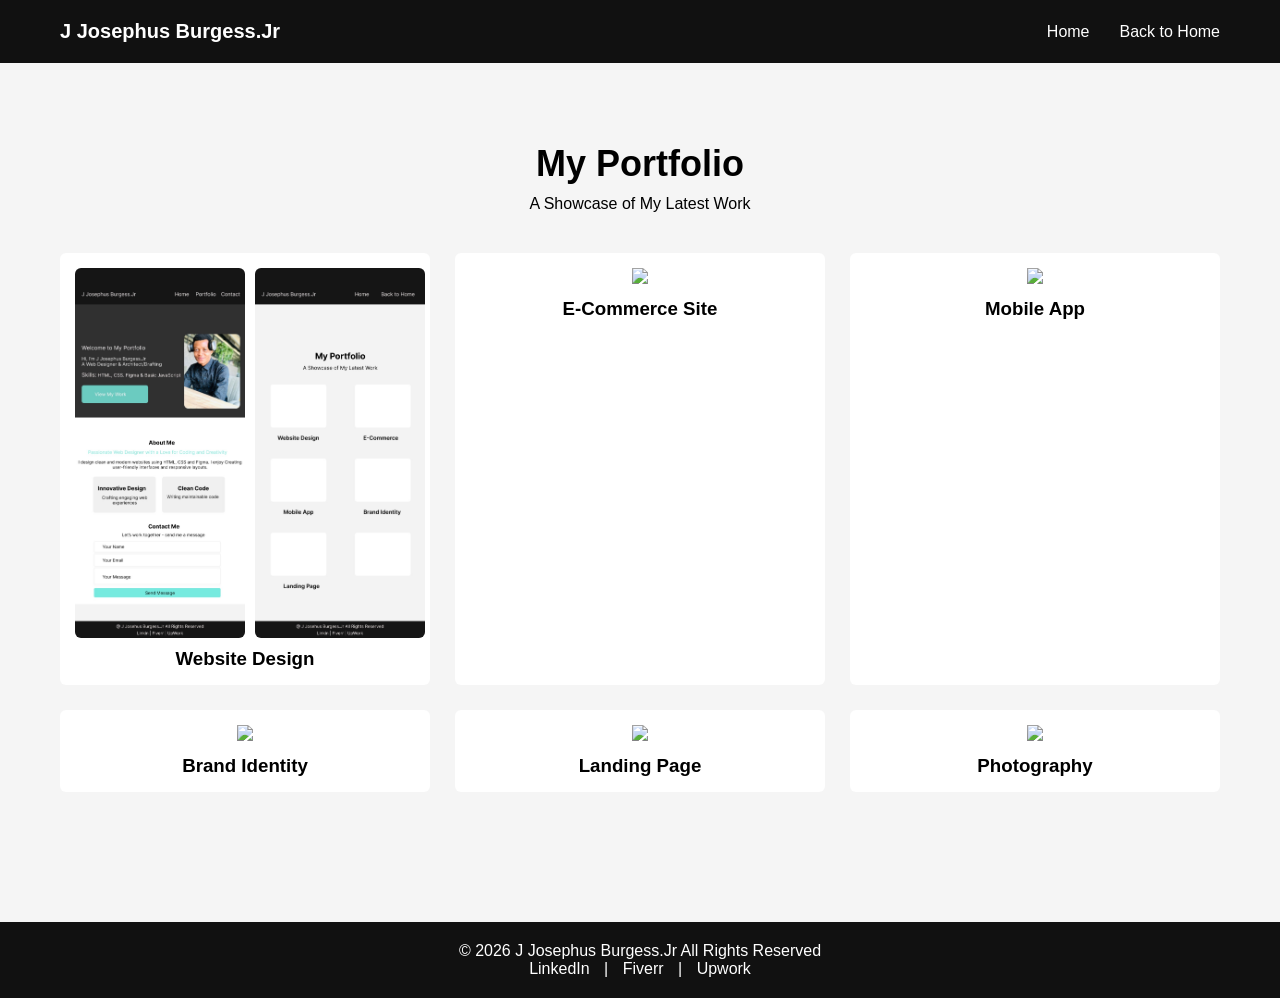
==== portfolio.html @ 6a7e1446 "Initial commit" ====
<!DOCTYPE html>
<html lang="en">
<head>
<meta charset="UTF-8">
<meta name="viewport" content="width=device-width, initial-scale=1.0">
<title>My Portfolio</title>
<link rel="stylesheet" href="style.css">
</head>
<body>

<nav class="navbar">
<div class="logo">J Josephus Burgess.Jr</div>
<ul>
<li><a href="index.html">Home</a></li>
<li><a href="index.html">Back to Home</a></li>
</ul>
</nav>

<section class="portfolio-page">
<h1>My Portfolio</h1>
<p>A Showcase of My Latest Work</p>
<div class="portfolio-grid">

<div class="portfolio-item">
  <div class="two-images">
    <img src="images/01.jpeg" alt="">
    <img src="images/02.jpeg" alt="">
  </div>
  <h3>Website Design</h3>
</div>

<div class="portfolio-item">
<img src="p2.jpg">
<h3>E-Commerce Site</h3>
</div>

<div class="portfolio-item">
<img src="p3.jpg">
<h3>Mobile App</h3>
</div>

<div class="portfolio-item">
<img src="p4.jpg">
<h3>Brand Identity</h3>
</div>

<div class="portfolio-item">
<img src="p5.jpg">
<h3>Landing Page</h3>
</div>

<div class="portfolio-item">
<img src="p6.jpg">
<h3>Photography</h3>
</div>

</div>
</section>

<footer>
<p>© 2026 J Josephus Burgess.Jr All Rights Reserved</p>
<div class="social">
      <a href="#">LinkedIn</a> | <a href="#">Fiverr</a> | <a href="#">Upwork</a>
    </div>
</footer>

</body>
</html>
---- style.css ----
*{
margin:0;
padding:0;
box-sizing:border-box;
font-family:Arial, Helvetica, sans-serif;
}

body{
background:#f5f5f5;
}

/* NAVBAR */

.navbar{
display:flex;
justify-content:space-between;
align-items:center;
padding:20px 60px;
background:#111;
color:white;
}

.navbar ul{
display:flex;
list-style:none;
gap:30px;
}

.navbar a{
color:white;
text-decoration:none;
}

.logo{
font-size:20px;
font-weight:bold;
}

/* HERO */

.hero{
display:flex;
align-items:center;
justify-content:space-between;
padding:80px 60px;
background:#1a1a1a;
color:white;
}

.hero-text{
max-width:500px;
}

.hero-text h1{
font-size:40px;
margin-bottom:20px;
}

.hero-text p{
margin-bottom:20px;
}

.btn{
display:inline-block;
background:#1abc9c;
color:white;
padding:12px 25px;
text-decoration:none;
border-radius:4px;
}

.hero-img img{
width:350px;
border-radius:10px;
}

/* ABOUT */

.about{
padding:80px 60px;
text-align:center;
background:white;
}

.about h2{
font-size:32px;
margin-bottom:20px;
}

.highlight{
color:#1abc9c;
font-weight:bold;
margin-bottom:20px;
}

.about-boxes{
display:flex;
justify-content:center;
gap:20px;
margin-top:30px;
}

.box{
background:#f3f3f3;
padding:25px;
width:250px;
border-radius:6px;
}

/* PORTFOLIO PAGE */

.portfolio-page{
padding:80px 60px;
text-align:center;
}

.portfolio-page h1{
font-size:36px;
margin-bottom:10px;
}

.portfolio-grid{
display:grid;
grid-template-columns:repeat(3,1fr);
gap:25px;
margin-top:40px;
}

.portfolio-item{
background:white;
padding:15px;
border-radius:6px;
}

.two-images{
display:flex;
gap:10px;
}

.two-images img{
width:50%;
border-radius:6px;
}

.portfolio-item h3{
margin-top:10px;
}

/* CONTACT SECTION */

.contact{
padding:80px 60px;
background:#ffffff;
text-align:center;
}

.contact h2{
font-size:32px;
margin-bottom:10px;
}

.contact p{
margin-bottom:30px;
color:#666;
}

/* FORM */

.contact-form{
max-width:600px;
margin:auto;
display:flex;
flex-direction:column;
gap:15px;
}

.contact-form input,
.contact-form textarea{
padding:15px;
border:1px solid #ddd;
border-radius:5px;
font-size:16px;
outline:none;
transition:0.3s;
}

.contact-form input:focus,
.contact-form textarea:focus{
border-color:#1abc9c;
}

.contact-form textarea{
height:150px;
resize:none;
}

/* BUTTON */

.contact-form button{
background:#1abc9c;
color:white;
border:none;
padding:15px;
font-size:16px;
border-radius:5px;
cursor:pointer;
transition:0.3s;
}

.contact-form button:hover{
background:#16a085;
}

/* FOOTER */

footer{
background:#111;
color:white;
text-align:center;
padding:20px;
margin-top:50px;
}

footer .social a {
  color: #fff;
  text-decoration: none;
  margin: 0 10px;
}

footer .social a:hover {
  color: #0077cc;
}
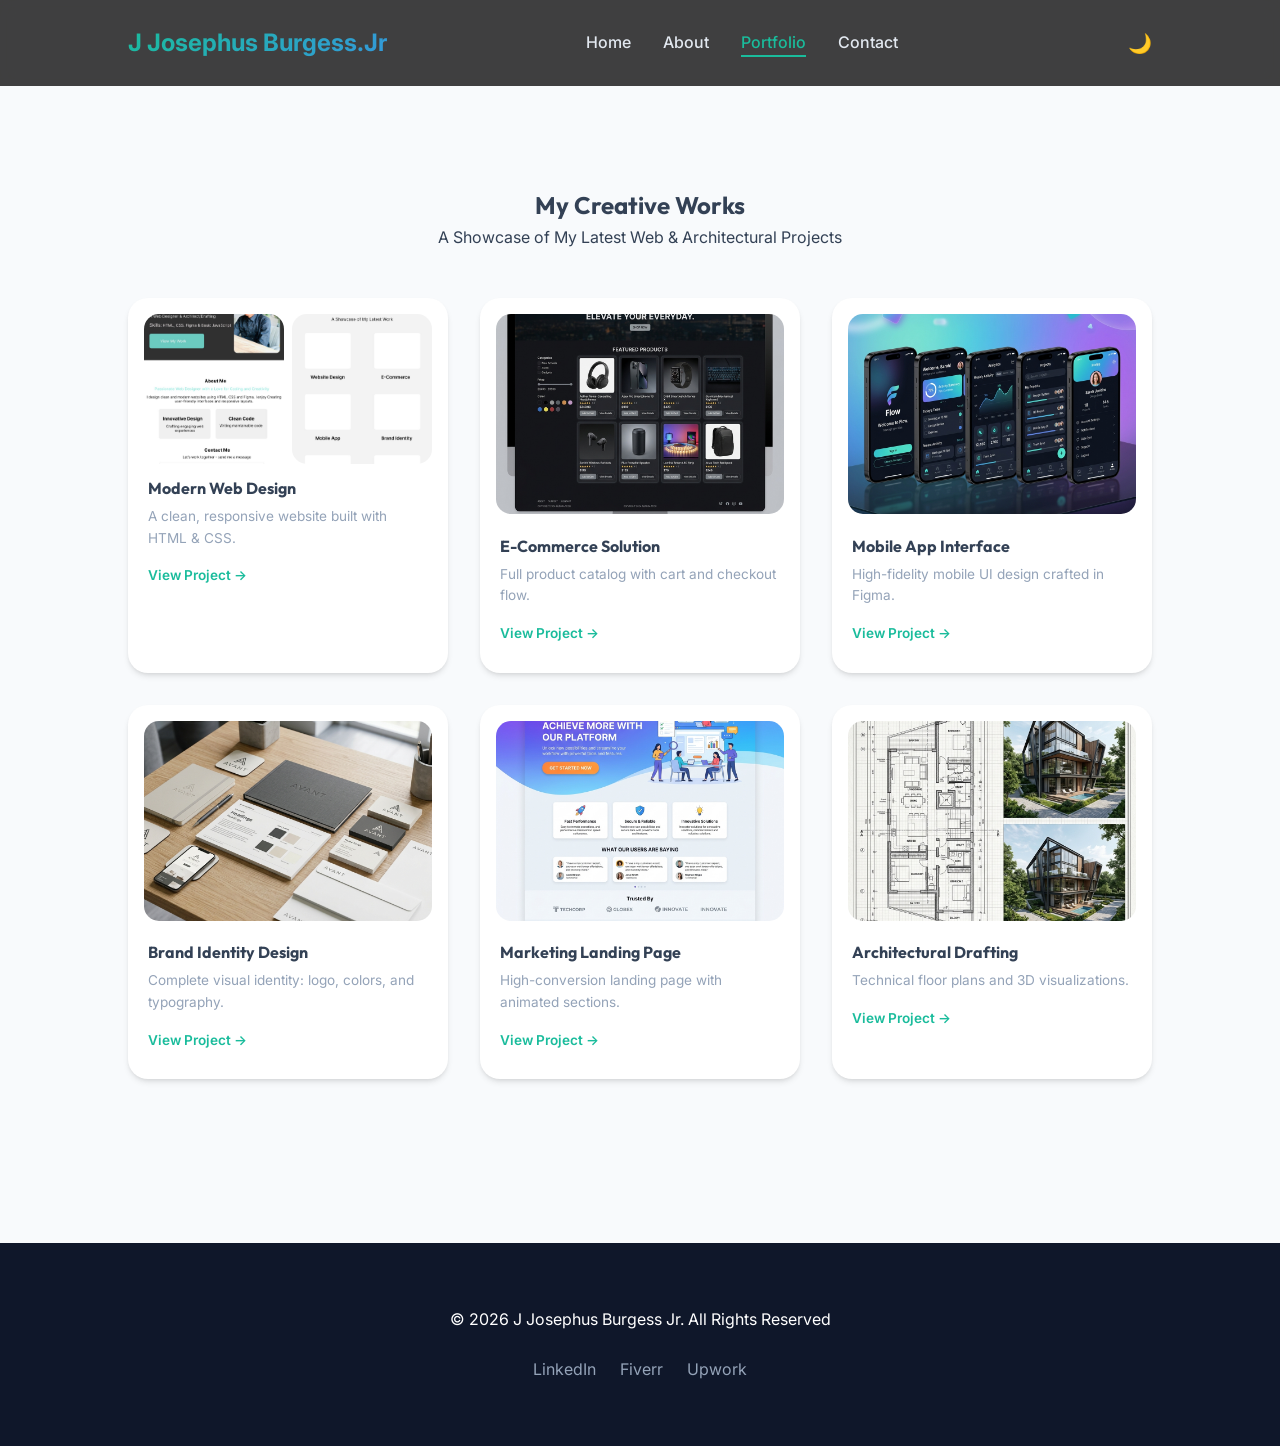
==== commit bae7a07e: "Complete portfolio modernization: new design, dark mode, animations, mobile responsiveness, and Form" ====
--- a/portfolio.html
+++ b/portfolio.html
@@ -1,68 +1,96 @@
 <!DOCTYPE html>
 <html lang="en">
 <head>
-<meta charset="UTF-8">
-<meta name="viewport" content="width=device-width, initial-scale=1.0">
-<title>My Portfolio</title>
-<link rel="stylesheet" href="style.css">
+    <meta charset="UTF-8">
+    <meta name="viewport" content="width=device-width, initial-scale=1.0">
+    <title>My Projects | J Josephus Burgess Jr.</title>
+    <link rel="stylesheet" href="style.css">
 </head>
 <body>
 
-<nav class="navbar">
-<div class="logo">J Josephus Burgess.Jr</div>
-<ul>
-<li><a href="index.html">Home</a></li>
-<li><a href="index.html">Back to Home</a></li>
-</ul>
-</nav>
+    <!-- Navbar -->
+    <nav class="navbar">
+        <div class="logo">J Josephus Burgess.Jr</div>
+        <ul class="nav-links">
+            <li><a href="index.html">Home</a></li>
+            <li><a href="index.html#about">About</a></li>
+            <li><a href="portfolio.html" class="active">Portfolio</a></li>
+            <li><a href="index.html#contact">Contact</a></li>
+        </ul>
+        <button class="theme-toggle" id="theme-toggle">🌙</button>
+        <button class="hamburger" id="hamburger" aria-label="Open menu">
+            <span></span>
+            <span></span>
+            <span></span>
+        </button>
+    </nav>
 
-<section class="portfolio-page">
-<h1>My Portfolio</h1>
-<p>A Showcase of My Latest Work</p>
-<div class="portfolio-grid">
+    <section class="portfolio-page">
+        <h1 class="animate-on-scroll">My Creative Works</h1>
+        <p class="animate-on-scroll">A Showcase of My Latest Web & Architectural Projects</p>
+        
+        <div class="portfolio-grid">
 
-<div class="portfolio-item">
-  <div class="two-images">
-    <img src="images/01.jpeg" alt="">
-    <img src="images/02.jpeg" alt="">
-  </div>
-  <h3>Website Design</h3>
-</div>
+            <div class="portfolio-item animate-on-scroll">
+                <div class="two-images">
+                    <img src="images/01.jpeg" alt="Website Design 1">
+                    <img src="images/02.jpeg" alt="Website Design 2">
+                </div>
+                <h3>Modern Web Design</h3>
+                <p>A clean, responsive website built with HTML &amp; CSS.</p>
+                <a href="#" class="view-link">View Project &rarr;</a>
+            </div>
 
-<div class="portfolio-item">
-<img src="p2.jpg">
-<h3>E-Commerce Site</h3>
-</div>
+            <div class="portfolio-item animate-on-scroll">
+                <img src="images/p2.jpg" alt="E-Commerce Project">
+                <h3>E-Commerce Solution</h3>
+                <p>Full product catalog with cart and checkout flow.</p>
+                <a href="#" class="view-link">View Project &rarr;</a>
+            </div>
 
-<div class="portfolio-item">
-<img src="p3.jpg">
-<h3>Mobile App</h3>
-</div>
+            <div class="portfolio-item animate-on-scroll">
+                <img src="images/p3.jpg" alt="Mobile App UI">
+                <h3>Mobile App Interface</h3>
+                <p>High-fidelity mobile UI design crafted in Figma.</p>
+                <a href="#" class="view-link">View Project &rarr;</a>
+            </div>
 
-<div class="portfolio-item">
-<img src="p4.jpg">
-<h3>Brand Identity</h3>
-</div>
+            <div class="portfolio-item animate-on-scroll">
+                <img src="images/p4.jpg" alt="Brand Identity">
+                <h3>Brand Identity Design</h3>
+                <p>Complete visual identity: logo, colors, and typography.</p>
+                <a href="#" class="view-link">View Project &rarr;</a>
+            </div>
 
-<div class="portfolio-item">
-<img src="p5.jpg">
-<h3>Landing Page</h3>
-</div>
+            <div class="portfolio-item animate-on-scroll">
+                <img src="images/p5.jpg" alt="Landing Page">
+                <h3>Marketing Landing Page</h3>
+                <p>High-conversion landing page with animated sections.</p>
+                <a href="#" class="view-link">View Project &rarr;</a>
+            </div>
 
-<div class="portfolio-item">
-<img src="p6.jpg">
-<h3>Photography</h3>
-</div>
+            <div class="portfolio-item animate-on-scroll">
+                <img src="images/p6.jpg" alt="Architectural Drafting">
+                <h3>Architectural Drafting</h3>
+                <p>Technical floor plans and 3D visualizations.</p>
+                <a href="#" class="view-link">View Project &rarr;</a>
+            </div>
 
-</div>
-</section>
+        </div>
+    </section>
 
-<footer>
-<p>© 2026 J Josephus Burgess.Jr All Rights Reserved</p>
-<div class="social">
-      <a href="#">LinkedIn</a> | <a href="#">Fiverr</a> | <a href="#">Upwork</a>
-    </div>
-</footer>
+    <footer>
+        <p>© 2026 J Josephus Burgess Jr. All Rights Reserved</p>
+        <div class="social">
+            <a href="#">LinkedIn</a>
+            <a href="#">Fiverr</a>
+            <a href="#">Upwork</a>
+        </div>
+    </footer>
 
+    <!-- Back to Top -->
+    <button class="back-to-top" id="back-to-top" aria-label="Back to top">↑</button>
+
+    <script src="script.js"></script>
 </body>
 </html>
--- a/style.css
+++ b/style.css
@@ -1,232 +1,549 @@
-*{
-margin:0;
-padding:0;
-box-sizing:border-box;
-font-family:Arial, Helvetica, sans-serif;
-}
-
-body{
-background:#f5f5f5;
+@import url('https://fonts.googleapis.com/css2?family=Inter:wght@300;400;500;600&family=Outfit:wght@400;600;700&display=swap');
+
+:root {
+    --primary-color: #1abc9c;
+    --primary-hover: #16a085;
+    --bg-light: #f8fafc;
+    --bg-dark: #0f172a;
+    --text-light: #334155;
+    --text-dark: #f1f5f9;
+    --card-bg-light: #ffffff;
+    --card-bg-dark: #1e293b;
+    --nav-bg: rgba(17, 17, 17, 0.8);
+    --transition: all 0.3s cubic-bezier(0.4, 0, 0.2, 1);
+    --shadow: 0 4px 6px -1px rgb(0 0 0 / 0.1), 0 2px 4px -2px rgb(0 0 0 / 0.1);
+    --shadow-lg: 0 10px 15px -3px rgb(0 0 0 / 0.1), 0 4px 6px -4px rgb(0 0 0 / 0.1);
+}
+
+* {
+    margin: 0;
+    padding: 0;
+    box-sizing: border-box;
+}
+
+html {
+    scroll-behavior: smooth;
+}
+
+body {
+    background: var(--bg-light);
+    color: var(--text-light);
+    font-family: 'Inter', sans-serif;
+    line-height: 1.6;
+    transition: var(--transition);
+}
+
+body.dark-mode {
+    background: var(--bg-dark);
+    color: var(--text-dark);
+}
+
+h1, h2, h3 {
+    font-family: 'Outfit', sans-serif;
+    font-weight: 700;
 }
 
 /* NAVBAR */
-
-.navbar{
-display:flex;
-justify-content:space-between;
-align-items:center;
-padding:20px 60px;
-background:#111;
-color:white;
-}
-
-.navbar ul{
-display:flex;
-list-style:none;
-gap:30px;
-}
-
-.navbar a{
-color:white;
-text-decoration:none;
-}
-
-.logo{
-font-size:20px;
-font-weight:bold;
-}
-
-/* HERO */
-
-.hero{
-display:flex;
-align-items:center;
-justify-content:space-between;
-padding:80px 60px;
-background:#1a1a1a;
-color:white;
-}
-
-.hero-text{
-max-width:500px;
-}
-
-.hero-text h1{
-font-size:40px;
-margin-bottom:20px;
-}
-
-.hero-text p{
-margin-bottom:20px;
-}
-
-.btn{
-display:inline-block;
-background:#1abc9c;
-color:white;
-padding:12px 25px;
-text-decoration:none;
-border-radius:4px;
-}
-
-.hero-img img{
-width:350px;
-border-radius:10px;
-}
-
-/* ABOUT */
-
-.about{
-padding:80px 60px;
-text-align:center;
-background:white;
-}
-
-.about h2{
-font-size:32px;
-margin-bottom:20px;
-}
-
-.highlight{
-color:#1abc9c;
-font-weight:bold;
-margin-bottom:20px;
-}
-
-.about-boxes{
-display:flex;
-justify-content:center;
-gap:20px;
-margin-top:30px;
-}
-
-.box{
-background:#f3f3f3;
-padding:25px;
-width:250px;
-border-radius:6px;
-}
-
-/* PORTFOLIO PAGE */
-
-.portfolio-page{
-padding:80px 60px;
-text-align:center;
-}
-
-.portfolio-page h1{
-font-size:36px;
-margin-bottom:10px;
-}
-
-.portfolio-grid{
-display:grid;
-grid-template-columns:repeat(3,1fr);
-gap:25px;
-margin-top:40px;
-}
-
-.portfolio-item{
-background:white;
-padding:15px;
-border-radius:6px;
-}
-
-.two-images{
-display:flex;
-gap:10px;
-}
-
-.two-images img{
-width:50%;
-border-radius:6px;
-}
-
-.portfolio-item h3{
-margin-top:10px;
+.navbar {
+    display: flex;
+    justify-content: space-between;
+    align-items: center;
+    padding: 1.5rem 10%;
+    background: var(--nav-bg);
+    backdrop-filter: blur(10px);
+    -webkit-backdrop-filter: blur(10px);
+    color: white;
+    position: sticky;
+    top: 0;
+    z-index: 1000;
+    transition: var(--transition);
+}
+
+.logo {
+    font-size: 1.5rem;
+    font-weight: 700;
+    background: linear-gradient(135deg, #1abc9c, #3498db);
+    -webkit-background-clip: text;
+    background-clip: text;
+    -webkit-text-fill-color: transparent;
+    color: transparent;
+}
+
+.navbar ul {
+    display: flex;
+    list-style: none;
+    gap: 2rem;
+}
+
+.navbar a {
+    color: #e2e8f0;
+    text-decoration: none;
+    font-weight: 500;
+    transition: var(--transition);
+    position: relative;
+}
+
+.navbar a:hover {
+    color: var(--primary-color);
+}
+
+.navbar a::after {
+    content: '';
+    position: absolute;
+    bottom: -5px;
+    left: 0;
+    width: 0;
+    height: 2px;
+    background: var(--primary-color);
+    transition: var(--transition);
+}
+
+.navbar a:hover::after {
+    width: 100%;
+}
+
+.theme-toggle {
+    background: none;
+    border: none;
+    color: white;
+    font-size: 1.2rem;
+    cursor: pointer;
+    margin-left: 2rem;
+}
+
+/* Active nav link */
+.navbar a.active {
+    color: var(--primary-color);
+}
+
+.navbar a.active::after {
+    width: 100%;
+}
+
+/* HAMBURGER MENU */
+.hamburger {
+    display: none;
+    flex-direction: column;
+    gap: 5px;
+    cursor: pointer;
+    background: none;
+    border: none;
+    padding: 4px;
+    margin-left: 1rem;
+}
+
+.hamburger span {
+    width: 25px;
+    height: 2px;
+    background: white;
+    display: block;
+    border-radius: 2px;
+    transition: var(--transition);
+}
+
+.hamburger.open span:nth-child(1) {
+    transform: translateY(7px) rotate(45deg);
+}
+
+.hamburger.open span:nth-child(2) {
+    opacity: 0;
+}
+
+.hamburger.open span:nth-child(3) {
+    transform: translateY(-7px) rotate(-45deg);
+}
+
+/* BACK TO TOP BUTTON */
+.back-to-top {
+    display: none;
+    position: fixed;
+    bottom: 2rem;
+    right: 2rem;
+    background: var(--primary-color);
+    color: white;
+    border: none;
+    border-radius: 50%;
+    width: 48px;
+    height: 48px;
+    font-size: 1.4rem;
+    cursor: pointer;
+    box-shadow: var(--shadow-lg);
+    transition: var(--transition);
+    z-index: 999;
+    align-items: center;
+    justify-content: center;
+}
+
+.back-to-top:hover {
+    background: var(--primary-hover);
+    transform: translateY(-3px);
+}
+
+/* HERO SECTION */
+.hero {
+    display: flex;
+    align-items: center;
+    justify-content: space-between;
+    padding: 100px 10%;
+    background: radial-gradient(circle at top right, #1e293b, #0f172a);
+    color: white;
+    min-height: 80vh;
+}
+
+.hero-text {
+    max-width: 600px;
+}
+
+.hero-text h1 {
+    font-size: 3.5rem;
+    line-height: 1.2;
+    margin-bottom: 1.5rem;
+}
+
+.typing-text {
+    color: var(--primary-color);
+    font-weight: 600;
+}
+
+.hero-text p {
+    font-size: 1.1rem;
+    margin-bottom: 2rem;
+    color: #94a3b8;
+}
+
+.btn {
+    display: inline-block;
+    background: var(--primary-color);
+    color: white;
+    padding: 1rem 2rem;
+    text-decoration: none;
+    border-radius: 50px;
+    font-weight: 600;
+    transition: var(--transition);
+    box-shadow: 0 10px 15px -3px rgba(26, 188, 156, 0.3);
+}
+
+.btn:hover {
+    background: var(--primary-hover);
+    transform: translateY(-3px);
+    box-shadow: 0 20px 25px -5px rgba(26, 188, 156, 0.4);
+}
+
+.hero-img img {
+    width: 400px;
+    height: 400px;
+    object-fit: cover;
+    border-radius: 30px;
+    box-shadow: var(--shadow-lg);
+    border: 8px solid rgba(255, 255, 255, 0.1);
+}
+
+/* ABOUT SECTION */
+.about {
+    padding: 100px 10%;
+    text-align: center;
+    background: transparent;
+}
+
+.about h2 {
+    font-size: 2.5rem;
+    margin-bottom: 1.5rem;
+}
+
+.highlight {
+    color: var(--primary-color);
+    font-size: 1.25rem;
+    font-weight: 600;
+    margin-bottom: 2rem;
+}
+
+.about-boxes {
+    display: flex;
+    justify-content: center;
+    gap: 2rem;
+    margin-top: 4rem;
+}
+
+.box {
+    background: var(--card-bg-light);
+    padding: 3rem 2rem;
+    border-radius: 20px;
+    box-shadow: var(--shadow);
+    transition: var(--transition);
+    flex: 1;
+    max-width: 350px;
+}
+
+body.dark-mode .box {
+    background: var(--card-bg-dark);
+}
+
+.box:hover {
+    transform: translateY(-10px);
+    box-shadow: var(--shadow-lg);
+}
+
+.box h3 {
+    margin-bottom: 1rem;
+    color: var(--primary-color);
+}
+
+/* PORTFOLIO GRID */
+.portfolio-page {
+    padding: 100px 10%;
+    text-align: center;
+    min-height: 100vh;
+    background: var(--bg-light);
+}
+
+body.dark-mode .portfolio-page {
+    background: var(--bg-dark);
+}
+
+.portfolio-grid {
+    display: grid;
+    grid-template-columns: repeat(auto-fit, minmax(300px, 1fr));
+    gap: 2rem;
+    margin-top: 3rem;
+}
+
+.portfolio-item {
+    background: var(--card-bg-light);
+    padding: 1rem;
+    border-radius: 20px;
+    box-shadow: var(--shadow);
+    transition: var(--transition);
+    overflow: hidden;
+    text-align: left;
+}
+
+.portfolio-item h3 {
+    margin: 0.75rem 0 0.25rem;
+    font-size: 1rem;
+    padding: 0 0.25rem;
+}
+
+.portfolio-item p {
+    font-size: 0.85rem;
+    color: #94a3b8;
+    padding: 0 0.25rem;
+    margin-bottom: 0.5rem;
+}
+
+.portfolio-item .view-link {
+    display: inline-block;
+    margin: 0.5rem 0.25rem 0.75rem;
+    font-size: 0.85rem;
+    color: var(--primary-color);
+    text-decoration: none;
+    font-weight: 600;
+    transition: var(--transition);
+}
+
+.portfolio-item .view-link:hover {
+    text-decoration: underline;
+}
+
+body.dark-mode .portfolio-item {
+    background: var(--card-bg-dark);
+}
+
+.portfolio-item:hover {
+    transform: scale(1.03);
+    box-shadow: var(--shadow-lg);
+}
+
+.portfolio-item img {
+    width: 100%;
+    height: 200px;
+    object-fit: cover;
+    border-radius: 15px;
+}
+
+.two-images {
+    display: flex;
+    gap: 0.5rem;
+}
+
+.two-images img {
+    width: 50%;
+    height: 150px;
 }
 
 /* CONTACT SECTION */
-
-.contact{
-padding:80px 60px;
-background:#ffffff;
-text-align:center;
-}
-
-.contact h2{
-font-size:32px;
-margin-bottom:10px;
-}
-
-.contact p{
-margin-bottom:30px;
-color:#666;
-}
-
-/* FORM */
-
-.contact-form{
-max-width:600px;
-margin:auto;
-display:flex;
-flex-direction:column;
-gap:15px;
+.contact {
+    padding: 100px 10%;
+    background: transparent;
+    text-align: center;
+}
+
+.contact-form {
+    max-width: 600px;
+    margin: 4rem auto 0;
+    display: flex;
+    flex-direction: column;
+    gap: 1.5rem;
 }
 
 .contact-form input,
-.contact-form textarea{
-padding:15px;
-border:1px solid #ddd;
-border-radius:5px;
-font-size:16px;
-outline:none;
-transition:0.3s;
+.contact-form textarea {
+    padding: 1rem 1.5rem;
+    border: 2px solid transparent;
+    background: var(--card-bg-light);
+    border-radius: 12px;
+    font-size: 1rem;
+    font-family: 'Inter', sans-serif;
+    box-shadow: var(--shadow);
+    color: var(--text-light);
+    outline: none;
+    transition: var(--transition);
+}
+
+.contact-form textarea {
+    height: 160px;
+    resize: vertical;
+}
+
+body.dark-mode .contact-form input,
+body.dark-mode .contact-form textarea {
+    background: var(--card-bg-dark);
+    color: var(--text-dark);
 }
 
 .contact-form input:focus,
-.contact-form textarea:focus{
-border-color:#1abc9c;
-}
-
-.contact-form textarea{
-height:150px;
-resize:none;
-}
-
-/* BUTTON */
-
-.contact-form button{
-background:#1abc9c;
-color:white;
-border:none;
-padding:15px;
-font-size:16px;
-border-radius:5px;
-cursor:pointer;
-transition:0.3s;
-}
-
-.contact-form button:hover{
-background:#16a085;
+.contact-form textarea:focus {
+    border-color: var(--primary-color);
+}
+
+.contact-form button {
+    background: var(--primary-color);
+    color: white;
+    border: none;
+    padding: 1.25rem;
+    font-weight: 700;
+    border-radius: 12px;
+    cursor: pointer;
+    transition: var(--transition);
+}
+
+.contact-form button:hover {
+    background: var(--primary-hover);
+    transform: scale(1.02);
+}
+
+/* ANIMATIONS */
+.animate-on-scroll {
+    opacity: 0;
+    transform: translateY(30px);
+    transition: all 0.8s ease-out;
+}
+
+.animate-on-scroll.animate {
+    opacity: 1;
+    transform: translateY(0);
 }
 
 /* FOOTER */
-
-footer{
-background:#111;
-color:white;
-text-align:center;
-padding:20px;
-margin-top:50px;
-}
-
-footer .social a {
-  color: #fff;
-  text-decoration: none;
-  margin: 0 10px;
-}
-
-footer .social a:hover {
-  color: #0077cc;
+footer {
+    background: #0f172a;
+    color: white;
+    text-align: center;
+    padding: 4rem 10%;
+    margin-top: 4rem;
+}
+
+.social {
+    margin-top: 1.5rem;
+    display: flex;
+    justify-content: center;
+    gap: 1.5rem;
+}
+
+.social a {
+    color: #94a3b8;
+    text-decoration: none;
+    transition: var(--transition);
+}
+
+.social a:hover {
+    color: var(--primary-color);
+}
+
+/* MOBILE RESPONSIVENESS */
+@media (max-width: 992px) {
+    .hero {
+        flex-direction: column;
+        text-align: center;
+        padding-top: 60px;
+    }
+    
+    .hero-text {
+        margin-bottom: 4rem;
+    }
+    
+    .hero-text h1 {
+        font-size: 2.8rem;
+    }
+}
+
+@media (max-width: 768px) {
+    .navbar {
+        padding: 1rem 5%;
+        flex-wrap: wrap;
+        gap: 0.5rem;
+    }
+
+    .hamburger {
+        display: flex;
+    }
+
+    .nav-links {
+        display: none;
+        width: 100%;
+        flex-direction: column;
+        gap: 0;
+        background: rgba(17, 17, 17, 0.95);
+        border-radius: 12px;
+        padding: 0.5rem 0;
+        order: 3;
+    }
+
+    .nav-links.open {
+        display: flex;
+    }
+
+    .nav-links li a {
+        display: block;
+        padding: 0.75rem 1.5rem;
+    }
+    
+    .hero-img img {
+        width: 260px;
+        height: 260px;
+    }
+    
+    .about-boxes {
+        flex-direction: column;
+        align-items: center;
+    }
+    
+    .box {
+        max-width: 100%;
+    }
+
+    .portfolio-grid {
+        grid-template-columns: 1fr;
+    }
+
+    .hero-text h1 {
+        font-size: 2.2rem;
+    }
+
+    .contact {
+        padding: 60px 5%;
+    }
+
+    footer {
+        padding: 3rem 5%;
+    }
 }
